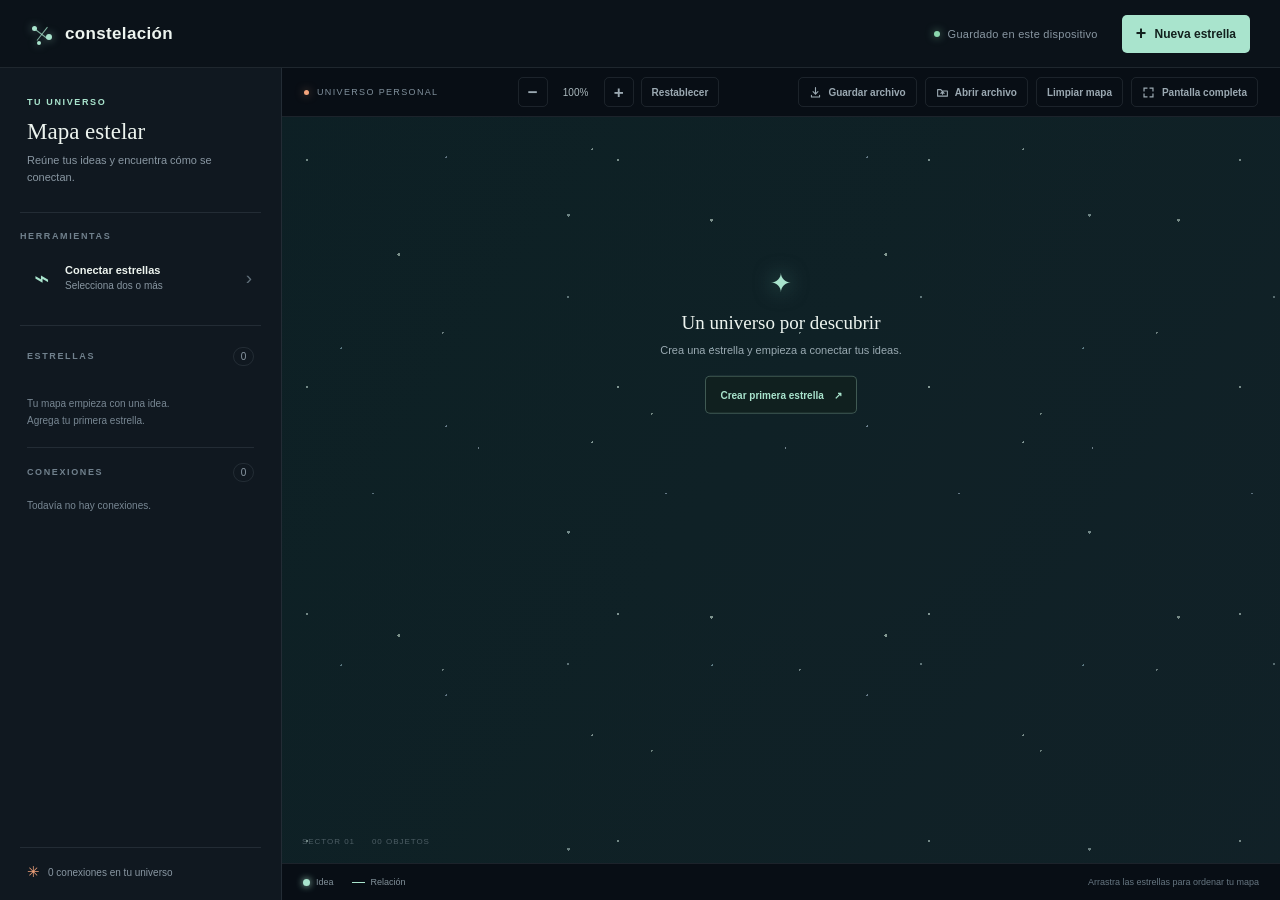
==== indet.html @ 25de1576 "Add files via upload" ====
<!doctype html>
<html lang="es">
<head>
	<meta charset="utf-8">
	<meta name="viewport" content="width=device-width, initial-scale=1">
	<meta name="theme-color" content="#080e15">
	<title>Constelación | Mapa estelar</title>
	<link rel="stylesheet" href="style.css">
</head>
<body>
	<div class="loading-screen" id="loading-screen" role="status" aria-live="polite">
		<span class="loading-star" aria-hidden="true">✦</span>
		<span class="loading-label">Cargando tu universo</span>
	</div>
	<main class="app-shell">
		<header class="topbar">
			<a class="brand" href="#" aria-label="Constelación, inicio">
				<span class="brand-mark" aria-hidden="true"><i></i><i></i><i></i></span>
				<span>constelación</span>
			</a>
			<div class="topbar-status"><span class="status-dot"></span><span id="save-status">Guardado en este dispositivo</span></div>
			<button class="button button-primary" id="add-star" type="button"><span aria-hidden="true">+</span> Nueva estrella</button>
		</header>

		<section class="workspace" aria-label="Editor de constelaciones">
			<aside class="side-panel">
				<div class="panel-heading">
					<p class="eyebrow">TU UNIVERSO</p>
					<h1>Mapa estelar</h1>
					<p class="intro">Reúne tus ideas y encuentra cómo se conectan.</p>
				</div>

				<div class="tool-group">
					<p class="section-label">HERRAMIENTAS</p>
					<button class="tool-button" id="connect-mode" type="button" aria-pressed="false">
						<span class="tool-icon" aria-hidden="true">⌁</span>
						<span><strong>Conectar estrellas</strong><small>Selecciona dos o más</small></span>
						<span class="tool-arrow" aria-hidden="true">›</span>
					</button>
					<div class="connection-options" id="connection-options" hidden>
						<label for="connection-style">Estilo de conexión</label>
						<select id="connection-style">
							<option value="solid">Línea continua</option>
							<option value="dotted">Línea punteada</option>
						</select>
						<p class="connection-color-label" id="connection-color-label">Color de conexión</p>
						<div class="connection-colors" id="connection-colors" role="group" aria-labelledby="connection-color-label">
							<button class="connection-color" type="button" data-color="#a9e4cd" style="--swatch-color: #a9e4cd" aria-label="Verde menta" aria-pressed="true" title="Verde menta"></button>
							<button class="connection-color" type="button" data-color="#f4a47c" style="--swatch-color: #f4a47c" aria-label="Coral" aria-pressed="false" title="Coral"></button>
							<button class="connection-color" type="button" data-color="#73cff0" style="--swatch-color: #73cff0" aria-label="Celeste" aria-pressed="false" title="Celeste"></button>
							<button class="connection-color" type="button" data-color="#b7a0f6" style="--swatch-color: #b7a0f6" aria-label="Violeta" aria-pressed="false" title="Violeta"></button>
							<button class="connection-color" type="button" data-color="#f17ca7" style="--swatch-color: #f17ca7" aria-label="Rosa" aria-pressed="false" title="Rosa"></button>
							<button class="connection-color" type="button" data-color="#f0cb69" style="--swatch-color: #f0cb69" aria-label="Dorado" aria-pressed="false" title="Dorado"></button>
							<button class="connection-color" type="button" data-color="#5de0d0" style="--swatch-color: #5de0d0" aria-label="Turquesa" aria-pressed="false" title="Turquesa"></button>
							<button class="connection-color" type="button" data-color="#a9d764" style="--swatch-color: #a9d764" aria-label="Lima" aria-pressed="false" title="Lima"></button>
							<button class="connection-color" type="button" data-color="#eaf2f0" style="--swatch-color: #eaf2f0" aria-label="Blanco estelar" aria-pressed="false" title="Blanco estelar"></button>
						</div>
						<button class="button button-connect apply-connection-color" id="apply-connection-color" type="button" disabled>Aplicar color a conexiones</button>
						<button class="button button-connect" id="create-connection" type="button" disabled>Crear conexión <span id="selected-count">0</span></button>
						<button class="text-button" id="cancel-connection" type="button">Cancelar selección</button>
					</div>
				</div>

				<div class="star-list-section">
					<div class="list-heading"><p class="section-label">ESTRELLAS</p><span class="count-pill" id="star-count">0</span></div>
					<div class="star-list" id="star-list"></div>
					<p class="empty-list" id="empty-list">Tu mapa empieza con una idea.<br>Agrega tu primera estrella.</p>
					<div class="connection-list-section">
						<div class="list-heading"><p class="section-label">CONEXIONES</p><span class="count-pill" id="connection-count">0</span></div>
						<div class="connection-list" id="connection-list"></div>
						<p class="empty-connections" id="empty-connections">Todavía no hay conexiones.</p>
					</div>
				</div>

				<div class="panel-footer"><span class="footer-orbit" aria-hidden="true">✳</span><span id="connection-summary">0 conexiones en tu universo</span></div>
			</aside>

			<section class="map-area" aria-label="Lienzo espacial">
				<div class="map-toolbar">
					<div class="map-caption"><span class="live-dot"></span><span>UNIVERSO PERSONAL</span></div>
					<div class="zoom-controls" aria-label="Controles de zoom">
						<button class="button button-quiet zoom-button" id="zoom-out" type="button" title="Alejar" aria-label="Alejar">−</button>
						<output id="zoom-level" aria-live="polite">100%</output>
						<button class="button button-quiet zoom-button" id="zoom-in" type="button" title="Acercar" aria-label="Acercar">+</button>
						<button class="button button-quiet reset-zoom" id="reset-view" type="button" title="Restablecer vista" aria-label="Restablecer vista">Restablecer</button>
					</div>
					<div class="map-actions">
						<button class="button button-quiet file-action" id="save-file" type="button" title="Descargar una copia del mapa">
							<svg viewBox="0 0 16 16" aria-hidden="true"><path d="M8 2v8m-3-3 3 3 3-3M3 11.5v2h10v-2" /></svg><span>Guardar archivo</span>
						</button>
						<button class="button button-quiet file-action" id="open-file-button" type="button" title="Abrir un mapa guardado">
							<svg viewBox="0 0 16 16" aria-hidden="true"><path d="M2 4.5h4l1.5 1.7H14v6.3H2zM8 10V7m-2 2 2-2 2 2" /></svg><span>Abrir archivo</span>
						</button>
						<input id="open-file" type="file" accept=".json,application/json" hidden>
						<button class="button button-quiet" id="clear-map" type="button" title="Eliminar todas las estrellas y conexiones">Limpiar mapa</button>
						<button class="button button-quiet presentation-button" id="presentation-mode" type="button" aria-pressed="false" title="Ver mapa en pantalla completa">
							<svg class="presentation-icon" viewBox="0 0 16 16" aria-hidden="true"><path d="M2.5 6V2.5H6M10 2.5h3.5V6M13.5 10v3.5H10M6 13.5H2.5V10" /></svg>
							<span id="presentation-label">Pantalla completa</span>
						</button>
					</div>
				</div>
				<div class="starfield" id="starfield">
					<div class="map-world" id="map-world">
						<div class="nebula nebula-one"></div>
						<div class="nebula nebula-two"></div>
						<svg class="connections" id="connections" role="group" aria-label="Conexiones del mapa"></svg>
						<div class="map-hint" id="map-hint">
							<span class="hint-symbol" aria-hidden="true">✦</span>
							<strong>Un universo por descubrir</strong>
							<span>Crea una estrella y empieza a conectar tus ideas.</span>
							<button class="button button-outline" id="first-star" type="button">Crear primera estrella <span aria-hidden="true">↗</span></button>
						</div>
						<div class="nodes-layer" id="nodes-layer"></div>
					</div>
					<div class="map-coordinates" aria-hidden="true"><span>SECTOR 01</span><span id="map-count">0 OBJETOS</span></div>
				</div>
				<div class="map-legend"><span><i class="legend-star"></i> Idea</span><span><i class="legend-line"></i> Relación</span><span class="legend-tip">Arrastra las estrellas para ordenar tu mapa</span></div>
			</section>
		</section>
	</main>

	<dialog class="star-dialog" id="star-dialog" aria-labelledby="dialog-title">
		<form id="star-form">
			<div class="dialog-topline"><span class="dialog-kicker">NUEVO OBJETO CELESTE</span><button class="dialog-close" id="close-dialog" type="button" aria-label="Cerrar">×</button></div>
			<h2 id="dialog-title">Dale forma a tu estrella</h2>
			<p class="dialog-description">Ponle un nombre y una imagen para reconocerla en tu universo.</p>
			<label class="field-label" for="star-title">Título <span>*</span></label>
			<input class="text-input" id="star-title" name="title" maxlength="60" placeholder="Ej. Ideas para el proyecto" required>
			<label class="field-label" for="star-description">Descripción <small>OPCIONAL</small></label>
			<textarea class="text-input text-area" id="star-description" name="description" maxlength="220" rows="3" placeholder="¿Qué representa esta estrella?"></textarea>
			<div class="image-field">
				<label class="field-label" for="star-image">Imagen <small>OPCIONAL</small></label>
				<div class="image-input-row"><input class="text-input" id="star-image" name="image" type="url" placeholder="https://..."><label class="upload-button" for="image-file" title="Elegir una imagen del dispositivo">＋<span>Subir</span></label><input id="image-file" type="file" accept="image/*" hidden></div>
				<div class="image-preview" id="image-preview" hidden><img id="preview-image" alt="Vista previa de la imagen"><button type="button" id="remove-image" class="text-button">Quitar imagen</button></div>
			</div>
			<div class="dialog-actions"><button class="button button-quiet" id="cancel-dialog" type="button">Cancelar</button><button class="button button-primary" id="save-star" type="submit">Agregar estrella <span aria-hidden="true">↗</span></button></div>
		</form>
	</dialog>
	<div class="toast" id="toast" role="status" aria-live="polite"></div>
	<script src="JavaScript"></script>
</body>
</html>
---- style.css ----
:root {
	color-scheme: dark;
	--ink: #edf4ef;
	--muted: #8997a2;
	--dim: #61707b;
	--panel: #101820;
	--panel-soft: #151f28;
	--line: rgba(187, 209, 216, .11);
	--mint: #a9e4cd;
	--coral: #f4a47c;
	--night: #080e15;
	font-family: "Trebuchet MS", "Segoe UI", sans-serif;
}

* { box-sizing: border-box; }
body { margin: 0; min-width: 320px; min-height: 100vh; background: var(--night); color: var(--ink); }
button, input, textarea, select { font: inherit; }
button { color: inherit; }
.app-shell { min-height: 100vh; display: flex; flex-direction: column; }
.topbar { height: 68px; padding: 0 30px; display: flex; align-items: center; gap: 24px; border-bottom: 1px solid var(--line); background: #0b1219; z-index: 2; }
.brand { display: flex; align-items: center; gap: 11px; color: var(--ink); text-decoration: none; font-size: 17px; font-weight: 700; letter-spacing: .02em; }
.brand-mark { position: relative; display: inline-block; width: 24px; height: 24px; }
.brand-mark::before, .brand-mark::after { content: ""; position: absolute; height: 1px; background: var(--mint); transform-origin: left center; opacity: .75; }
.brand-mark::before { width: 17px; left: 4px; top: 6px; transform: rotate(37deg); }.brand-mark::after { width: 17px; left: 7px; top: 18px; transform: rotate(-52deg); }
.brand-mark i { position: absolute; z-index: 1; width: 5px; aspect-ratio: 1; border-radius: 50%; background: var(--mint); box-shadow: 0 0 8px #a9e4cd99; }
.brand-mark i:nth-child(1) { left: 2px; top: 4px; }.brand-mark i:nth-child(2) { right: 2px; top: 12px; width: 6px; }.brand-mark i:nth-child(3) { left: 7px; bottom: 1px; width: 4px; }
.topbar-status { margin-left: auto; color: var(--muted); font-size: 11px; letter-spacing: .025em; display: flex; align-items: center; gap: 8px; }
.status-dot, .live-dot { width: 6px; aspect-ratio: 1; border-radius: 50%; background: #8bd7ae; box-shadow: 0 0 9px #8bd7aeaa; }
.button { border: 0; cursor: pointer; border-radius: 5px; min-height: 38px; padding: 0 14px; font-size: 12px; font-weight: 700; transition: transform .18s, background .18s, border-color .18s; }
.button:hover { transform: translateY(-1px); }.button:focus-visible, button:focus-visible, input:focus-visible, textarea:focus-visible, select:focus-visible { outline: 2px solid var(--mint); outline-offset: 2px; }
.button-primary { background: var(--mint); color: #13211e; }.button-primary:hover { background: #c1f1dd; }.button-primary > span:first-child { font-size: 18px; vertical-align: -1px; margin-right: 5px; }
.workspace { flex: 1; min-height: 0; display: grid; grid-template-columns: 282px minmax(0, 1fr); }
.side-panel { background: var(--panel); border-right: 1px solid var(--line); padding: 28px 20px 18px; display: flex; flex-direction: column; min-height: 0; }
.panel-heading { padding: 0 7px 26px; }.eyebrow, .section-label, .dialog-kicker { margin: 0; color: var(--mint); font-size: 9px; line-height: 1.4; letter-spacing: .18em; font-weight: 700; }
.panel-heading h1 { margin: 10px 0 7px; font-family: Georgia, "Times New Roman", serif; font-weight: 400; font-size: 23px; letter-spacing: 0; }
.intro { margin: 0; color: var(--muted); font-size: 11px; line-height: 1.55; max-width: 215px; }
.tool-group { padding: 17px 0 20px; border-top: 1px solid var(--line); border-bottom: 1px solid var(--line); }.section-label { color: #71818d; font-size: 9px; }
.tool-button { width: 100%; padding: 13px 8px; margin-top: 8px; background: transparent; border: 1px solid transparent; border-radius: 5px; display: flex; gap: 11px; align-items: center; text-align: left; cursor: pointer; }
.tool-button:hover, .tool-button[aria-pressed="true"] { background: #1a292e; border-color: #a9e4cd2e; }.tool-icon { color: var(--mint); font-size: 26px; width: 25px; text-align: center; line-height: 1; }
.tool-button strong, .tool-button small { display: block; }.tool-button strong { font-size: 11px; font-weight: 600; }.tool-button small { margin-top: 4px; color: var(--muted); font-size: 10px; }.tool-arrow { margin-left: auto; font-size: 19px; color: var(--dim); }
.connection-options { padding: 3px 8px 2px 44px; animation: reveal .2s ease-out; }.connection-options[hidden] { display: none; }.connection-options label { display: block; color: var(--muted); font-size: 10px; margin-bottom: 6px; }
.connection-options select { width: 100%; color: var(--ink); background: #0b1319; border: 1px solid var(--line); border-radius: 4px; padding: 8px 9px; font-size: 10px; }
.connection-colors { display: grid; grid-template-columns: repeat(5, 24px); gap: 7px; margin-top: 7px; }
.connection-color-label { margin: 9px 0 0; color: var(--muted); font-size: 10px; }
.connection-color { width: 22px; height: 22px; padding: 0; border: 2px solid #0b1319; border-radius: 50%; background: var(--swatch-color); cursor: pointer; }
.connection-color[aria-pressed="true"] { box-shadow: 0 0 0 1px var(--swatch-color), 0 0 10px var(--swatch-color); }
.connection-color:focus-visible { outline: 2px solid var(--ink); outline-offset: 2px; }
.button-connect { width: 100%; margin-top: 9px; background: #315044; color: #d8f1e4; font-size: 10px; }.button-connect:disabled { opacity: .44; cursor: default; transform: none; }.button-connect span { display: inline-flex; min-width: 18px; height: 18px; padding: 0 4px; margin-left: 4px; align-items: center; justify-content: center; background: #0e1d19; border-radius: 50%; }
.text-button { color: var(--muted); background: transparent; border: 0; padding: 8px 0 2px; cursor: pointer; font-size: 10px; }.text-button:hover { color: var(--ink); }
.star-list-section { padding: 21px 7px; flex: 1; min-height: 130px; overflow: auto; }.list-heading { display: flex; justify-content: space-between; align-items: center; }.count-pill { min-width: 21px; height: 19px; display: grid; place-items: center; padding: 0 5px; border: 1px solid var(--line); border-radius: 12px; color: var(--muted); font-size: 10px; }
.star-list { display: grid; gap: 3px; margin-top: 12px; }.list-star { border: 0; background: transparent; border-radius: 4px; color: var(--ink); text-align: left; padding: 8px 5px; display: flex; align-items: center; gap: 9px; min-width: 0; cursor: pointer; }.list-star:hover { background: #1b2730; }.list-star img, .list-star .list-orb { width: 25px; height: 25px; border-radius: 50%; object-fit: cover; flex: 0 0 auto; }.list-orb { display: grid; place-items: center; color: var(--mint); background: #253d3a; font-size: 12px; }.list-star span:last-child { overflow: hidden; text-overflow: ellipsis; white-space: nowrap; font-size: 11px; }
.empty-list { color: #788793; font-size: 10px; line-height: 1.65; margin: 18px 0; }.panel-footer { border-top: 1px solid var(--line); padding: 15px 7px 1px; color: var(--muted); display: flex; gap: 8px; align-items: center; font-size: 10px; }.footer-orbit { color: var(--coral); font-size: 15px; }
.map-area { min-width: 0; min-height: 0; display: flex; flex-direction: column; background: #080e15; }.map-toolbar { min-height: 49px; padding: 0 22px; display: flex; align-items: center; justify-content: space-between; border-bottom: 1px solid var(--line); }.map-caption { display: flex; align-items: center; gap: 8px; color: #80909c; font-size: 9px; letter-spacing: .15em; }.live-dot { width: 5px; background: var(--coral); box-shadow: 0 0 8px #f4a47c88; }.button-quiet { background: transparent; color: #9ba9b2; border: 1px solid var(--line); min-height: 30px; padding: 0 10px; font-size: 10px; }.button-quiet:hover { border-color: #87989e; color: var(--ink); }
.starfield { position: relative; flex: 1; min-height: 350px; overflow: hidden; isolation: isolate; background-color: #0a1119; background-image: radial-gradient(1px 1px at 8% 19%, #dfefe6a6 99%, transparent), radial-gradient(1px 1px at 16% 73%, #a8c8d6a0 99%, transparent), radial-gradient(1.5px 1.5px at 24% 36%, #e5f4e5aa 99%, transparent), radial-gradient(1px 1px at 31% 85%, #d8e6ff80 99%, transparent), radial-gradient(1px 1px at 39% 15%, #d8e6ff88 99%, transparent), radial-gradient(1px 1px at 45% 64%, #e9f2ed88 99%, transparent), radial-gradient(1.5px 1.5px at 55% 31%, #d2e4e0a0 99%, transparent), radial-gradient(1px 1px at 64% 79%, #e6edff88 99%, transparent), radial-gradient(1px 1px at 72% 11%, #d9e7e0aa 99%, transparent), radial-gradient(1px 1px at 81% 49%, #d3e5e880 99%, transparent), radial-gradient(1.5px 1.5px at 92% 26%, #e7f5e8a0 99%, transparent), radial-gradient(1px 1px at 95% 88%, #e7f5e888 99%, transparent), linear-gradient(125deg, #0a131a 0%, #0c151c 46%, #10151e 100%); background-size: 311px 227px, 371px 317px, 487px 381px, 293px 443px, 421px 269px, 357px 337px, 521px 317px, 307px 419px, 431px 293px, 353px 367px, 467px 397px, 389px 337px, 100% 100%; }
.starfield::before { content: ""; position: absolute; inset: 0; z-index: -1; opacity: .16; background-image: radial-gradient(ellipse at 52% 45%, transparent 16%, #0a1119 75%); pointer-events: none; }.nebula { position: absolute; width: 45%; height: 60%; filter: blur(60px); opacity: .15; border-radius: 50%; pointer-events: none; }.nebula-one { top: 17%; left: 18%; background: #276f69; transform: rotate(-28deg); }.nebula-two { right: 4%; bottom: 3%; width: 38%; height: 35%; background: #75503e; opacity: .11; }
.connections { position: absolute; inset: 0; width: 100%; height: 100%; overflow: visible; pointer-events: auto; }.connection-path { fill: none; stroke: var(--connection-color, var(--mint)); stroke-width: 1.8; stroke-opacity: .86; filter: drop-shadow(0 0 3px var(--connection-color, var(--mint))) drop-shadow(0 0 7px var(--connection-color, var(--mint))); pointer-events: none; vector-effect: non-scaling-stroke; animation: draw-line .65s ease-out both; }.connection-path.dotted { stroke-dasharray: 3 6; stroke-linecap: round; }.connection-path.active { stroke-opacity: .9; stroke-width: 2; }
.connection-handle { pointer-events: all; touch-action: none; cursor: grab; fill: transparent; stroke: transparent; stroke-width: 0; }
.connection-handle-diamond { pointer-events: none; fill: var(--connection-color, var(--mint)); stroke: #0a1119; stroke-width: 1; filter: drop-shadow(0 0 2px var(--connection-color, var(--mint))); }
.connection-handle:hover + .connection-handle-diamond, .connection-handle:focus-visible + .connection-handle-diamond { stroke: var(--ink); stroke-width: 1.5; filter: drop-shadow(0 0 3px var(--connection-color, var(--mint))); }
.nodes-layer { position: absolute; inset: 0; pointer-events: none; }.star-node { position: absolute; width: 126px; transform: translate(-50%, -50%); display: flex; flex-direction: column; align-items: center; gap: 9px; touch-action: none; pointer-events: auto; cursor: grab; user-select: none; animation: arrive .48s cubic-bezier(.18,.8,.25,1.15) both; }.star-node:active { cursor: grabbing; }.star-node.dragging { z-index: 4; animation: none; cursor: grabbing; }.star-node.selected .node-aura { border-color: var(--coral); box-shadow: 0 0 0 5px #f4a47c20, 0 0 29px #f4a47c52; }.star-node.selected .node-title { color: #ffd1ae; }
.node-aura { position: relative; width: 56px; aspect-ratio: 1; border: 1px solid #b5e6d16b; border-radius: 50%; display: grid; place-items: center; background: radial-gradient(circle at 34% 28%, #f7ffeb, #a9e4cd 8%, #719c92 19%, #203d43 42%, #0e2028 70%); box-shadow: 0 0 15px #a9e4cd41, 0 0 38px #a9e4cd13, inset -6px -8px 15px #071017; transition: box-shadow .2s, border-color .2s; }.node-aura::before, .node-aura::after { content: ""; position: absolute; inset: -9px; border: 1px solid #b5e6d12d; border-radius: 50%; transform: rotate(-24deg) scaleY(.34); }.node-aura::after { inset: -4px; border-color: #f4a47c28; transform: rotate(47deg) scaleY(.3); }.node-image { position: absolute; inset: 5px; z-index: 1; width: calc(100% - 10px); height: calc(100% - 10px); object-fit: cover; border-radius: 50%; }.node-core { position: absolute; z-index: 2; width: 5px; aspect-ratio: 1; border-radius: 50%; background: #fff8d9; box-shadow: 0 0 13px 4px #fff8d985; }.node-image ~ .node-core { display: none; }.node-title { max-width: 140px; padding: 4px 8px; color: #e9f0ec; background: #0c141be0; border: 1px solid #d0e1df1a; border-radius: 3px; font-size: 10px; font-weight: 600; line-height: 1.25; text-align: center; overflow-wrap: anywhere; text-shadow: 0 1px 6px #000; transition: color .15s; }.star-node:hover .node-aura { box-shadow: 0 0 18px #a9e4cd7a, 0 0 44px #a9e4cd24, inset -6px -8px 15px #071017; }.star-node:focus-visible { outline: none; }.star-node:focus-visible .node-aura { outline: 2px solid var(--mint); outline-offset: 4px; }
.map-hint { position: absolute; z-index: 1; left: 50%; top: 48%; transform: translate(-50%, -50%); display: flex; flex-direction: column; align-items: center; text-align: center; width: min(300px, 82%); transition: opacity .25s, transform .25s; }.map-hint.hidden { opacity: 0; pointer-events: none; transform: translate(-50%, -46%); }.hint-symbol { color: var(--mint); font-size: 26px; margin-bottom: 13px; filter: drop-shadow(0 0 11px #a9e4cd88); }.map-hint strong { font-family: Georgia, "Times New Roman", serif; font-size: 19px; font-weight: 400; }.map-hint > span:not(.hint-symbol) { color: #9aaab2; font-size: 11px; margin-top: 8px; line-height: 1.5; }.button-outline { margin-top: 18px; border: 1px solid #b5e6d14a; background: #10201f; color: var(--mint); font-size: 10px; }.button-outline:hover { border-color: var(--mint); }.button-outline span { margin-left: 7px; }
.map-coordinates { position: absolute; left: 20px; bottom: 17px; display: flex; gap: 17px; color: #84929b88; font-size: 8px; letter-spacing: .12em; pointer-events: none; }.map-legend { min-height: 37px; display: flex; gap: 18px; align-items: center; padding: 0 21px; border-top: 1px solid var(--line); color: #82919a; font-size: 9px; }.map-legend span { display: flex; gap: 6px; align-items: center; }.legend-star { width: 7px; aspect-ratio: 1; border-radius: 50%; background: var(--mint); box-shadow: 0 0 7px var(--mint); }.legend-line { width: 13px; height: 1px; background: var(--mint); }.map-legend .legend-tip { margin-left: auto; color: #667681; }
.star-dialog { width: min(450px, calc(100% - 30px)); max-width: 450px; padding: 27px 29px 23px; border: 1px solid #c2ddd226; border-radius: 8px; color: var(--ink); background: #111b23; box-shadow: 0 24px 90px #000a; }.star-dialog::backdrop { background: #03080dbb; backdrop-filter: blur(5px); }.star-dialog[open] { animation: modal-in .2s ease-out; }.dialog-topline { display: flex; justify-content: space-between; align-items: center; }.dialog-kicker { color: var(--mint); font-size: 8px; }.dialog-close { width: 28px; height: 28px; border: 1px solid var(--line); background: transparent; border-radius: 4px; color: #aab7bc; font-size: 21px; line-height: 1; cursor: pointer; }.star-dialog h2 { margin: 12px 0 6px; font: 400 24px Georgia, "Times New Roman", serif; }.dialog-description { color: var(--muted); font-size: 11px; line-height: 1.5; margin: 0 0 21px; }.field-label { display: block; margin: 14px 0 7px; color: #d7e3e1; font-size: 10px; font-weight: 600; }.field-label > span { color: var(--coral); }.field-label small { float: right; font-size: 8px; color: #788993; letter-spacing: .1em; font-weight: 400; }.text-input { display: block; width: 100%; border: 1px solid #d1e5df24; border-radius: 4px; background: #091117; color: var(--ink); padding: 10px 11px; font-size: 11px; outline: none; }.text-input:focus { border-color: #a9e4cd80; }.text-input::placeholder { color: #65747d; }.text-area { resize: vertical; min-height: 68px; line-height: 1.45; }.image-input-row { display: flex; gap: 7px; }.image-input-row .text-input { min-width: 0; }.upload-button { flex: 0 0 auto; min-width: 69px; border: 1px solid #d1e5df24; border-radius: 4px; display: flex; justify-content: center; align-items: center; gap: 5px; color: var(--mint); background: #182620; font-size: 17px; cursor: pointer; }.upload-button span { font-size: 10px; }.image-preview { display: flex; align-items: center; gap: 10px; margin-top: 10px; }.image-preview[hidden] { display: none; }.image-preview img { width: 40px; height: 40px; border: 1px solid var(--line); border-radius: 4px; object-fit: cover; }.dialog-actions { display: flex; justify-content: flex-end; gap: 8px; margin-top: 23px; padding-top: 15px; border-top: 1px solid var(--line); }.dialog-actions .button-quiet { min-height: 36px; }.dialog-actions .button-primary { min-height: 36px; font-size: 11px; }.dialog-actions .button-primary > span { margin-left: 5px; }
.toast { position: fixed; z-index: 10; left: 50%; bottom: 24px; transform: translate(-50%, 10px); opacity: 0; pointer-events: none; padding: 10px 15px; border: 1px solid #c1e5d53a; border-radius: 5px; color: #dff5e8; background: #172720; font-size: 11px; box-shadow: 0 8px 28px #0008; transition: opacity .2s, transform .2s; }.toast.visible { opacity: 1; transform: translate(-50%, 0); }
@keyframes reveal { from { opacity: 0; transform: translateY(-4px); } to { opacity: 1; transform: translateY(0); } }
@keyframes arrive { from { opacity: 0; transform: translate(-50%, -43%) scale(.82); } to { opacity: 1; transform: translate(-50%, -50%) scale(1); } }
@keyframes draw-line { from { stroke-dasharray: 0 1000; } to { stroke-dasharray: 1000 0; } }
@keyframes modal-in { from { opacity: 0; transform: translateY(7px) scale(.99); } to { opacity: 1; transform: translateY(0) scale(1); } }
@media (min-width: 1500px) { .workspace { grid-template-columns: 300px minmax(0, 1fr); }.side-panel { padding-left: 24px; padding-right: 24px; }.star-node { width: 142px; }.node-aura { width: 62px; } }
@media (max-width: 760px) { .topbar { height: 59px; padding: 0 14px; gap: 12px; }.brand { font-size: 15px; }.topbar-status { display: none; }.topbar .button { margin-left: auto; min-height: 34px; padding: 0 10px; font-size: 10px; }.workspace { grid-template-columns: 1fr; grid-template-rows: auto minmax(400px, 1fr); }.side-panel { order: 2; border-right: 0; border-top: 1px solid var(--line); padding: 14px 16px 12px; display: grid; grid-template-columns: minmax(0, 1fr) minmax(140px, .72fr); column-gap: 14px; align-items: start; }.panel-heading { display: none; }.tool-group { border: 0; padding: 0; }.tool-group > .section-label { display: none; }.tool-button { margin: 0; padding: 6px 3px; }.tool-button .tool-icon { font-size: 22px; }.tool-button strong { font-size: 10px; }.tool-button small { font-size: 9px; }.tool-arrow { display: none; }.connection-options { padding: 4px 0 0 33px; }.star-list-section { padding: 4px 4px 4px 12px; max-height: 106px; border-left: 1px solid var(--line); min-height: 0; }.star-list-section > .list-heading { margin-top: 2px; }.star-list { display: flex; overflow-x: auto; margin-top: 5px; gap: 6px; }.list-star { flex: 0 0 auto; padding: 3px; }.list-star img, .list-star .list-orb { width: 23px; height: 23px; }.list-star span:last-child { max-width: 78px; font-size: 9px; }.empty-list { margin: 8px 0; font-size: 9px; }.panel-footer { grid-column: 1 / -1; margin-top: 9px; padding: 8px 3px 0; }.map-toolbar { min-height: 42px; padding: 0 13px; }.starfield { min-height: 360px; }.map-coordinates { left: 12px; bottom: 11px; font-size: 7px; }.map-legend { min-height: 32px; padding: 0 12px; gap: 11px; font-size: 8px; }.map-legend .legend-tip { display: none; }.star-node { width: 104px; gap: 7px; }.node-aura { width: 49px; }.node-title { font-size: 9px; max-width: 116px; }.star-dialog { padding: 22px 20px 18px; } }
@media (max-width: 390px) { .side-panel { grid-template-columns: minmax(0, 1fr) 130px; column-gap: 8px; padding-left: 11px; padding-right: 11px; }.tool-button { gap: 6px; }.tool-icon { width: 20px; }.starfield { min-height: 330px; }.map-caption { font-size: 8px; }.star-node { width: 90px; }.node-aura { width: 44px; } }
@media (prefers-reduced-motion: reduce) { *, *::before, *::after { scroll-behavior: auto !important; animation-duration: .01ms !important; animation-iteration-count: 1 !important; transition-duration: .01ms !important; } }
.list-star-row, .connection-row { min-width: 0; display: flex; align-items: center; gap: 3px; }
.list-star-row .list-star { flex: 1; min-width: 0; }
.list-delete { flex: 0 0 25px; width: 25px; height: 25px; display: grid; place-items: center; padding: 0; border: 1px solid transparent; border-radius: 4px; color: #9babb1; background: transparent; font-size: 18px; line-height: 1; cursor: pointer; opacity: .55; transition: color .15s, background .15s, opacity .15s, border-color .15s; }
.list-star-row:hover .list-delete, .connection-row:hover .list-delete, .list-delete:focus-visible { opacity: 1; }
.list-delete:hover { color: #ffc0a0; background: #f4a47c18; border-color: #f4a47c35; }
.connection-list-section { margin-top: 18px; padding-top: 15px; border-top: 1px solid var(--line); }
.connection-list { display: grid; gap: 3px; margin-top: 9px; }
.connection-row { min-height: 32px; padding: 2px 0 2px 5px; border-radius: 4px; }
.connection-row > span { min-width: 0; flex: 1; overflow: hidden; color: #c2cfce; font-size: 10px; line-height: 1.4; text-overflow: ellipsis; white-space: nowrap; }
.connection-row:hover { background: #1b2730; }
.empty-connections { margin: 9px 0 2px; color: #788793; font-size: 10px; }
@media (max-width: 760px) { .connection-list-section { margin-top: 12px; padding-top: 10px; }.connection-list { display: flex; overflow-x: auto; gap: 5px; }.connection-row { flex: 0 0 auto; max-width: 200px; background: #131e25; padding-left: 7px; }.connection-row > span { max-width: 145px; }.list-delete { opacity: .8; }.star-list-row { flex: 0 0 auto; }.star-list-row .list-star { max-width: 120px; }.star-list-row .list-delete { flex-basis: 21px; width: 21px; height: 25px; } }
.map-actions { display: flex; align-items: center; gap: 8px; }
.file-action { display: inline-flex; align-items: center; gap: 6px; white-space: nowrap; }
.file-action svg { width: 13px; height: 13px; flex: 0 0 auto; fill: none; stroke: currentColor; stroke-width: 1.35; stroke-linecap: round; stroke-linejoin: round; }
.presentation-mode .file-action { display: none; }
@media (max-width: 900px) { .file-action span { display: none; }.file-action { width: 30px; justify-content: center; padding: 0; }.file-action svg { width: 15px; height: 15px; } }
.presentation-button { display: inline-flex; align-items: center; gap: 7px; }
.presentation-icon { width: 13px; height: 13px; fill: none; stroke: currentColor; stroke-width: 1.5; stroke-linecap: square; stroke-linejoin: miter; }
.app-shell:fullscreen, .app-shell.presentation-mode { width: 100vw; height: 100vh; min-height: 0; overflow: hidden; background: var(--night); }
.presentation-mode .workspace { flex: 1; min-height: 0; grid-template: minmax(0, 1fr) / minmax(0, 1fr); }
.presentation-mode .side-panel, .presentation-mode #add-star, .presentation-mode #clear-map { display: none; }
.presentation-mode .map-area { min-height: 0; }
.presentation-mode .starfield { min-height: 0; }
.presentation-mode .star-node { pointer-events: auto; cursor: default; }
.presentation-mode .star-node:hover .node-aura { box-shadow: 0 0 15px #a9e4cd41, 0 0 38px #a9e4cd13, inset -6px -8px 15px #071017; }
.presentation-mode .map-hint .button, .presentation-mode .map-legend .legend-tip { display: none; }
.star-banner { position: absolute; z-index: 8; left: 50%; bottom: calc(100% + 16px); width: min(300px, 62vw); overflow: hidden; display: none; grid-template-columns: 96px minmax(0, 1fr); align-items: stretch; border: 1px solid #b8d9cf42; border-radius: 6px; color: var(--ink); background: #101920f5; box-shadow: 0 12px 38px #0009, 0 0 24px #a9e4cd16; text-align: left; transform: translateX(-50%); pointer-events: none; }
.star-banner::after { content: ""; position: absolute; left: 50%; bottom: -5px; width: 8px; height: 8px; background: #101920; border-right: 1px solid #b8d9cf42; border-bottom: 1px solid #b8d9cf42; transform: translateX(-50%) rotate(45deg); }
.banner-image, .banner-image-placeholder { width: 96px; height: 100%; min-height: 82px; max-height: 116px; object-fit: cover; background: radial-gradient(ellipse at 60% 40%, #52776c, #14242a 68%, #0b1218); }
.banner-image-placeholder { display: grid; place-items: center; color: var(--mint); font-size: 25px; text-shadow: 0 0 13px #a9e4cdad; }
.banner-content { min-width: 0; display: flex; flex-direction: column; justify-content: center; gap: 6px; padding: 10px 12px; }
.banner-content strong { color: #d9f1e5; font: 400 14px Georgia, "Times New Roman", serif; overflow-wrap: anywhere; }
.banner-content > span { color: #a8b7bb; font-size: 10px; line-height: 1.5; white-space: normal; overflow-wrap: anywhere; }
.presentation-mode .star-node:hover, .presentation-mode .star-node:focus-visible { z-index: 7; }
@media (max-width: 760px) { .star-banner { width: min(260px, 72vw); grid-template-columns: 78px minmax(0, 1fr); }.banner-image, .banner-image-placeholder { width: 78px; min-height: 74px; }.banner-content { padding: 8px 9px; }.banner-content strong { font-size: 12px; }.banner-content > span { font-size: 9px; } }
@media (max-width: 760px) { .presentation-mode .workspace { grid-template: minmax(0, 1fr) / minmax(0, 1fr); }.presentation-mode .map-toolbar { min-height: 46px; }.presentation-mode .map-legend { min-height: 34px; } }
.map-world { position: absolute; top: 0; left: 0; width: 1000%; height: 1000%; transform-origin: top left; will-change: transform; }
.starfield { cursor: grab; touch-action: none; }
.starfield.panning { cursor: grabbing; }
.map-world { cursor: inherit; }
.zoom-controls { display: flex; align-items: center; gap: 7px; }
.zoom-button { width: 30px; min-height: 30px; padding: 0; font-size: 17px; line-height: 1; }
.zoom-button:disabled { opacity: .38; cursor: default; transform: none; }
#zoom-level { width: 42px; color: #aab8bd; font-size: 10px; text-align: center; font-variant-numeric: tabular-nums; }
.reset-zoom { min-height: 30px; font-size: 10px; }
.map-toolbar { gap: 10px; }
@media (max-width: 760px) { .map-toolbar { gap: 5px; padding: 0 8px; }.zoom-controls { gap: 3px; }.zoom-button { width: 27px; min-height: 28px; }.reset-zoom { width: 29px; padding: 0; overflow: hidden; font-size: 0; }.reset-zoom::before { content: "↺"; font-size: 15px; }.map-actions { gap: 4px; }.map-actions .button { padding: 0 7px; font-size: 9px; }.presentation-mode .map-toolbar { padding: 0 8px; } }

.loading-screen { position: fixed; z-index: 20; inset: 0; display: flex; flex-direction: column; align-items: center; justify-content: center; gap: 18px; color: var(--ink); background: #080e15; transition: opacity .35s ease, visibility 0s linear .35s; }
.loading-screen.is-hidden { opacity: 0; visibility: hidden; pointer-events: none; }
.loading-star { color: var(--mint); font-size: 58px; line-height: 1; filter: drop-shadow(0 0 15px #a9e4cd99); animation: loading-spin 5s ease-in-out infinite; }
.loading-label { color: #9aaab2; font-size: 11px; letter-spacing: .08em; }
@keyframes loading-spin { to { transform: rotate(360deg); } }
.connection-select { min-width: 0; flex: 1; display: flex; align-items: center; gap: 7px; overflow: hidden; padding: 4px 3px; border: 0; border-radius: 3px; color: #c2cfce; background: transparent; text-align: left; font-size: 10px; text-overflow: ellipsis; white-space: nowrap; cursor: pointer; }
.connection-select::before { content: ""; flex: 0 0 7px; width: 7px; height: 7px; border-radius: 50%; background: var(--connection-color, var(--mint)); box-shadow: 0 0 7px var(--connection-color, var(--mint)); }
.connection-select[aria-pressed="true"] { color: var(--connection-color, var(--mint)); background: #a9e4cd0d; }
.connection-select:focus-visible { outline: 2px solid var(--connection-color, var(--mint)); outline-offset: 1px; }
.connection-row { gap: 5px; }
.apply-connection-color { margin-top: 9px; }
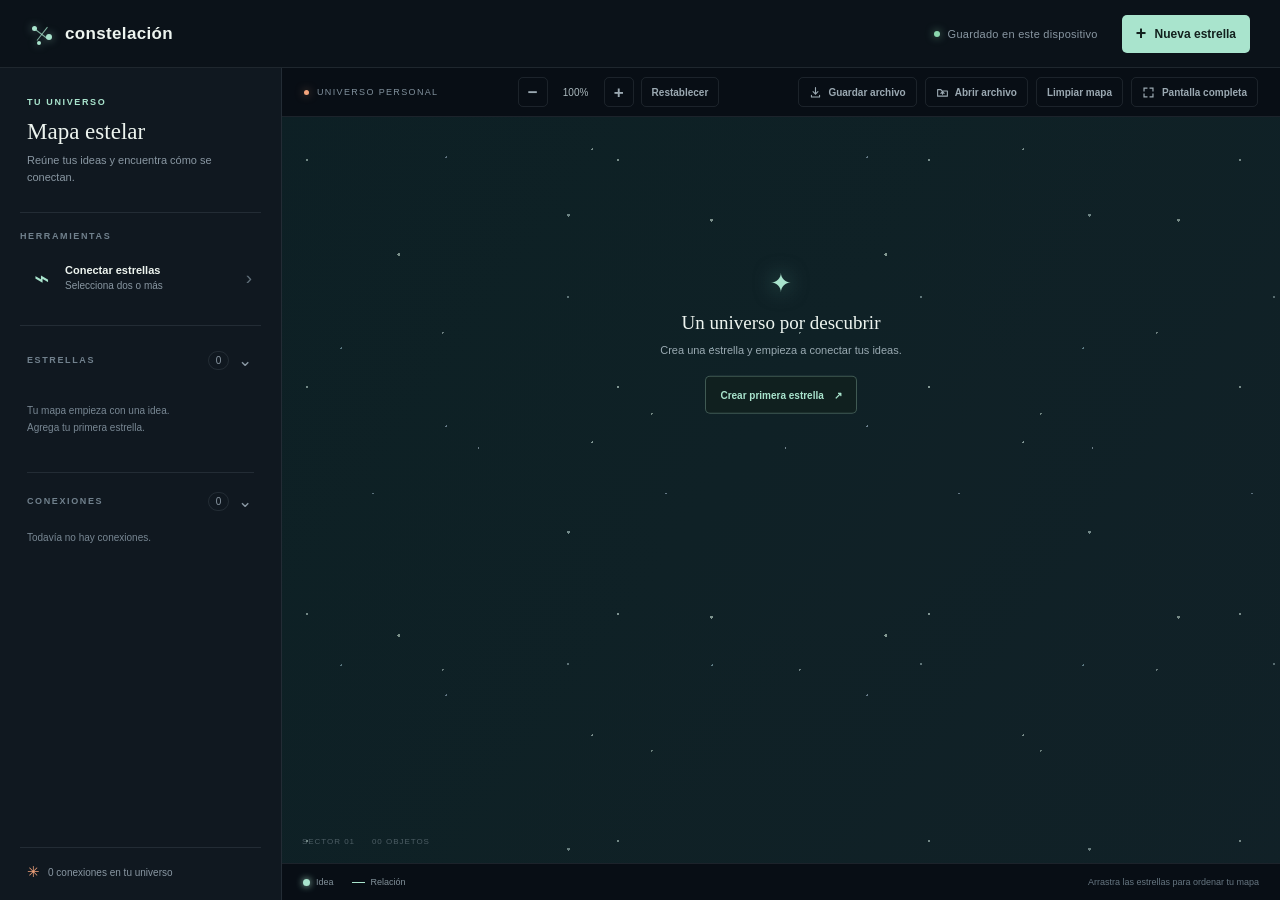
==== commit 6b04b237: "Add files via upload" ====
--- a/indet.html
+++ b/indet.html
@@ -23,7 +23,7 @@
 		</header>
 
 		<section class="workspace" aria-label="Editor de constelaciones">
-			<aside class="side-panel">
+			<aside class="side-panel" id="side-panel">
 				<div class="panel-heading">
 					<p class="eyebrow">TU UNIVERSO</p>
 					<h1>Mapa estelar</h1>
@@ -62,13 +62,27 @@
 				</div>
 
 				<div class="star-list-section">
-					<div class="list-heading"><p class="section-label">ESTRELLAS</p><span class="count-pill" id="star-count">0</span></div>
-					<div class="star-list" id="star-list"></div>
-					<p class="empty-list" id="empty-list">Tu mapa empieza con una idea.<br>Agrega tu primera estrella.</p>
-					<div class="connection-list-section">
-						<div class="list-heading"><p class="section-label">CONEXIONES</p><span class="count-pill" id="connection-count">0</span></div>
-						<div class="connection-list" id="connection-list"></div>
-						<p class="empty-connections" id="empty-connections">Todavía no hay conexiones.</p>
+					<div class="list-collection">
+						<button class="list-heading-toggle" id="toggle-star-list" type="button" aria-expanded="true" aria-controls="star-list-content">
+							<span class="section-label">ESTRELLAS</span><span class="count-pill" id="star-count">0</span><span class="list-toggle-arrow" aria-hidden="true">⌄</span>
+						</button>
+						<div class="list-content" id="star-list-content">
+							<div class="list-content-inner">
+								<div class="star-list" id="star-list"></div>
+								<p class="empty-list" id="empty-list">Tu mapa empieza con una idea.<br>Agrega tu primera estrella.</p>
+							</div>
+						</div>
+					</div>
+					<div class="connection-list-section list-collection">
+						<button class="list-heading-toggle" id="toggle-connection-list" type="button" aria-expanded="true" aria-controls="connection-list-content">
+							<span class="section-label">CONEXIONES</span><span class="count-pill" id="connection-count">0</span><span class="list-toggle-arrow" aria-hidden="true">⌄</span>
+						</button>
+						<div class="list-content" id="connection-list-content">
+							<div class="list-content-inner">
+								<div class="connection-list" id="connection-list"></div>
+								<p class="empty-connections" id="empty-connections">Todavía no hay conexiones.</p>
+							</div>
+						</div>
 					</div>
 				</div>
 
--- a/style.css
+++ b/style.css
@@ -16,8 +16,8 @@
 body { margin: 0; min-width: 320px; min-height: 100vh; background: var(--night); color: var(--ink); }
 button, input, textarea, select { font: inherit; }
 button { color: inherit; }
-.app-shell { min-height: 100vh; display: flex; flex-direction: column; }
-.topbar { height: 68px; padding: 0 30px; display: flex; align-items: center; gap: 24px; border-bottom: 1px solid var(--line); background: #0b1219; z-index: 2; }
+.app-shell { height: 100vh; height: 100dvh; display: flex; flex-direction: column; overflow: hidden; }
+.topbar { flex: 0 0 68px; height: 68px; padding: 0 30px; display: flex; align-items: center; gap: 24px; border-bottom: 1px solid var(--line); background: #0b1219; z-index: 2; }
 .brand { display: flex; align-items: center; gap: 11px; color: var(--ink); text-decoration: none; font-size: 17px; font-weight: 700; letter-spacing: .02em; }
 .brand-mark { position: relative; display: inline-block; width: 24px; height: 24px; }
 .brand-mark::before, .brand-mark::after { content: ""; position: absolute; height: 1px; background: var(--mint); transform-origin: left center; opacity: .75; }
@@ -29,8 +29,8 @@
 .button { border: 0; cursor: pointer; border-radius: 5px; min-height: 38px; padding: 0 14px; font-size: 12px; font-weight: 700; transition: transform .18s, background .18s, border-color .18s; }
 .button:hover { transform: translateY(-1px); }.button:focus-visible, button:focus-visible, input:focus-visible, textarea:focus-visible, select:focus-visible { outline: 2px solid var(--mint); outline-offset: 2px; }
 .button-primary { background: var(--mint); color: #13211e; }.button-primary:hover { background: #c1f1dd; }.button-primary > span:first-child { font-size: 18px; vertical-align: -1px; margin-right: 5px; }
-.workspace { flex: 1; min-height: 0; display: grid; grid-template-columns: 282px minmax(0, 1fr); }
-.side-panel { background: var(--panel); border-right: 1px solid var(--line); padding: 28px 20px 18px; display: flex; flex-direction: column; min-height: 0; }
+.workspace { flex: 1 1 0; min-height: 0; display: grid; grid-template-columns: 282px minmax(0, 1fr); }
+.side-panel { background: var(--panel); border-right: 1px solid var(--line); padding: 28px 20px 18px; display: flex; flex-direction: column; min-width: 0; min-height: 0; overflow: hidden; }
 .panel-heading { padding: 0 7px 26px; }.eyebrow, .section-label, .dialog-kicker { margin: 0; color: var(--mint); font-size: 9px; line-height: 1.4; letter-spacing: .18em; font-weight: 700; }
 .panel-heading h1 { margin: 10px 0 7px; font-family: Georgia, "Times New Roman", serif; font-weight: 400; font-size: 23px; letter-spacing: 0; }
 .intro { margin: 0; color: var(--muted); font-size: 11px; line-height: 1.55; max-width: 215px; }
@@ -47,7 +47,17 @@
 .connection-color:focus-visible { outline: 2px solid var(--ink); outline-offset: 2px; }
 .button-connect { width: 100%; margin-top: 9px; background: #315044; color: #d8f1e4; font-size: 10px; }.button-connect:disabled { opacity: .44; cursor: default; transform: none; }.button-connect span { display: inline-flex; min-width: 18px; height: 18px; padding: 0 4px; margin-left: 4px; align-items: center; justify-content: center; background: #0e1d19; border-radius: 50%; }
 .text-button { color: var(--muted); background: transparent; border: 0; padding: 8px 0 2px; cursor: pointer; font-size: 10px; }.text-button:hover { color: var(--ink); }
-.star-list-section { padding: 21px 7px; flex: 1; min-height: 130px; overflow: auto; }.list-heading { display: flex; justify-content: space-between; align-items: center; }.count-pill { min-width: 21px; height: 19px; display: grid; place-items: center; padding: 0 5px; border: 1px solid var(--line); border-radius: 12px; color: var(--muted); font-size: 10px; }
+.star-list-section { padding: 21px 7px; flex: 1 1 0; min-height: 0; overflow: auto; }.list-heading { display: flex; justify-content: space-between; align-items: center; }.count-pill { min-width: 21px; height: 19px; display: grid; place-items: center; padding: 0 5px; border: 1px solid var(--line); border-radius: 12px; color: var(--muted); font-size: 10px; }
+.list-collection { min-width: 0; }
+.list-heading-toggle { width: 100%; min-height: 26px; display: flex; align-items: center; gap: 7px; padding: 2px 0; border: 0; color: var(--ink); background: transparent; text-align: left; cursor: pointer; }
+.list-heading-toggle:hover .section-label { color: var(--mint); }
+.list-heading-toggle .count-pill { margin-left: auto; }
+.list-toggle-arrow { width: 18px; color: var(--muted); font-size: 17px; line-height: 1; text-align: center; transform: rotate(0); transition: transform .2s ease, color .2s; }
+.list-heading-toggle:hover .list-toggle-arrow { color: var(--mint); }
+.list-heading-toggle[aria-expanded="false"] .list-toggle-arrow { transform: rotate(-90deg); }
+.list-content { display: grid; grid-template-rows: 1fr; opacity: 1; transition: grid-template-rows .22s ease, opacity .18s ease; }
+.list-content-inner { min-height: 0; overflow: hidden; }
+.list-heading-toggle[aria-expanded="false"] + .list-content { grid-template-rows: 0fr; opacity: 0; }
 .star-list { display: grid; gap: 3px; margin-top: 12px; }.list-star { border: 0; background: transparent; border-radius: 4px; color: var(--ink); text-align: left; padding: 8px 5px; display: flex; align-items: center; gap: 9px; min-width: 0; cursor: pointer; }.list-star:hover { background: #1b2730; }.list-star img, .list-star .list-orb { width: 25px; height: 25px; border-radius: 50%; object-fit: cover; flex: 0 0 auto; }.list-orb { display: grid; place-items: center; color: var(--mint); background: #253d3a; font-size: 12px; }.list-star span:last-child { overflow: hidden; text-overflow: ellipsis; white-space: nowrap; font-size: 11px; }
 .empty-list { color: #788793; font-size: 10px; line-height: 1.65; margin: 18px 0; }.panel-footer { border-top: 1px solid var(--line); padding: 15px 7px 1px; color: var(--muted); display: flex; gap: 8px; align-items: center; font-size: 10px; }.footer-orbit { color: var(--coral); font-size: 15px; }
 .map-area { min-width: 0; min-height: 0; display: flex; flex-direction: column; background: #080e15; }.map-toolbar { min-height: 49px; padding: 0 22px; display: flex; align-items: center; justify-content: space-between; border-bottom: 1px solid var(--line); }.map-caption { display: flex; align-items: center; gap: 8px; color: #80909c; font-size: 9px; letter-spacing: .15em; }.live-dot { width: 5px; background: var(--coral); box-shadow: 0 0 8px #f4a47c88; }.button-quiet { background: transparent; color: #9ba9b2; border: 1px solid var(--line); min-height: 30px; padding: 0 10px; font-size: 10px; }.button-quiet:hover { border-color: #87989e; color: var(--ink); }
@@ -68,7 +78,7 @@
 @keyframes draw-line { from { stroke-dasharray: 0 1000; } to { stroke-dasharray: 1000 0; } }
 @keyframes modal-in { from { opacity: 0; transform: translateY(7px) scale(.99); } to { opacity: 1; transform: translateY(0) scale(1); } }
 @media (min-width: 1500px) { .workspace { grid-template-columns: 300px minmax(0, 1fr); }.side-panel { padding-left: 24px; padding-right: 24px; }.star-node { width: 142px; }.node-aura { width: 62px; } }
-@media (max-width: 760px) { .topbar { height: 59px; padding: 0 14px; gap: 12px; }.brand { font-size: 15px; }.topbar-status { display: none; }.topbar .button { margin-left: auto; min-height: 34px; padding: 0 10px; font-size: 10px; }.workspace { grid-template-columns: 1fr; grid-template-rows: auto minmax(400px, 1fr); }.side-panel { order: 2; border-right: 0; border-top: 1px solid var(--line); padding: 14px 16px 12px; display: grid; grid-template-columns: minmax(0, 1fr) minmax(140px, .72fr); column-gap: 14px; align-items: start; }.panel-heading { display: none; }.tool-group { border: 0; padding: 0; }.tool-group > .section-label { display: none; }.tool-button { margin: 0; padding: 6px 3px; }.tool-button .tool-icon { font-size: 22px; }.tool-button strong { font-size: 10px; }.tool-button small { font-size: 9px; }.tool-arrow { display: none; }.connection-options { padding: 4px 0 0 33px; }.star-list-section { padding: 4px 4px 4px 12px; max-height: 106px; border-left: 1px solid var(--line); min-height: 0; }.star-list-section > .list-heading { margin-top: 2px; }.star-list { display: flex; overflow-x: auto; margin-top: 5px; gap: 6px; }.list-star { flex: 0 0 auto; padding: 3px; }.list-star img, .list-star .list-orb { width: 23px; height: 23px; }.list-star span:last-child { max-width: 78px; font-size: 9px; }.empty-list { margin: 8px 0; font-size: 9px; }.panel-footer { grid-column: 1 / -1; margin-top: 9px; padding: 8px 3px 0; }.map-toolbar { min-height: 42px; padding: 0 13px; }.starfield { min-height: 360px; }.map-coordinates { left: 12px; bottom: 11px; font-size: 7px; }.map-legend { min-height: 32px; padding: 0 12px; gap: 11px; font-size: 8px; }.map-legend .legend-tip { display: none; }.star-node { width: 104px; gap: 7px; }.node-aura { width: 49px; }.node-title { font-size: 9px; max-width: 116px; }.star-dialog { padding: 22px 20px 18px; } }
+@media (max-width: 760px) { .topbar { flex-basis: 59px; height: 59px; padding: 0 14px; gap: 12px; }.brand { font-size: 15px; }.topbar-status { display: none; }.topbar .button { margin-left: auto; min-height: 34px; padding: 0 10px; font-size: 10px; }.workspace { grid-template-columns: 1fr; grid-template-rows: minmax(360px, 1fr) auto; }.side-panel { order: 2; border-right: 0; border-top: 1px solid var(--line); padding: 14px 16px 12px; display: grid; grid-template-columns: minmax(0, 1fr) minmax(140px, .72fr); column-gap: 14px; align-items: start; }.panel-heading { display: none; }.tool-group { border: 0; padding: 0; }.tool-group > .section-label { display: none; }.tool-button { margin: 0; padding: 6px 3px; }.tool-button .tool-icon { font-size: 22px; }.tool-button strong { font-size: 10px; }.tool-button small { font-size: 9px; }.tool-arrow { display: none; }.connection-options { padding: 4px 0 0 33px; }.star-list-section { height: 106px; max-height: 106px; padding: 4px 4px 4px 12px; border-left: 1px solid var(--line); min-height: 0; overflow: auto; }.star-list { display: flex; overflow-x: auto; margin-top: 5px; gap: 6px; }.list-star { flex: 0 0 auto; padding: 3px; }.list-star img, .list-star .list-orb { width: 23px; height: 23px; }.list-star span:last-child { max-width: 78px; font-size: 9px; }.empty-list { margin: 8px 0; font-size: 9px; }.panel-footer { grid-column: 1 / -1; margin-top: 9px; padding: 8px 3px 0; }.map-toolbar { min-height: 42px; padding: 0 13px; }.starfield { min-height: 0; }.map-coordinates { left: 12px; bottom: 11px; font-size: 7px; }.map-legend { min-height: 32px; padding: 0 12px; gap: 11px; font-size: 8px; }.map-legend .legend-tip { display: none; }.star-node { width: 104px; gap: 7px; }.node-aura { width: 49px; }.node-title { font-size: 9px; max-width: 116px; }.star-dialog { padding: 22px 20px 18px; } }
 @media (max-width: 390px) { .side-panel { grid-template-columns: minmax(0, 1fr) 130px; column-gap: 8px; padding-left: 11px; padding-right: 11px; }.tool-button { gap: 6px; }.tool-icon { width: 20px; }.starfield { min-height: 330px; }.map-caption { font-size: 8px; }.star-node { width: 90px; }.node-aura { width: 44px; } }
 @media (prefers-reduced-motion: reduce) { *, *::before, *::after { scroll-behavior: auto !important; animation-duration: .01ms !important; animation-iteration-count: 1 !important; transition-duration: .01ms !important; } }
 .list-star-row, .connection-row { min-width: 0; display: flex; align-items: center; gap: 3px; }
